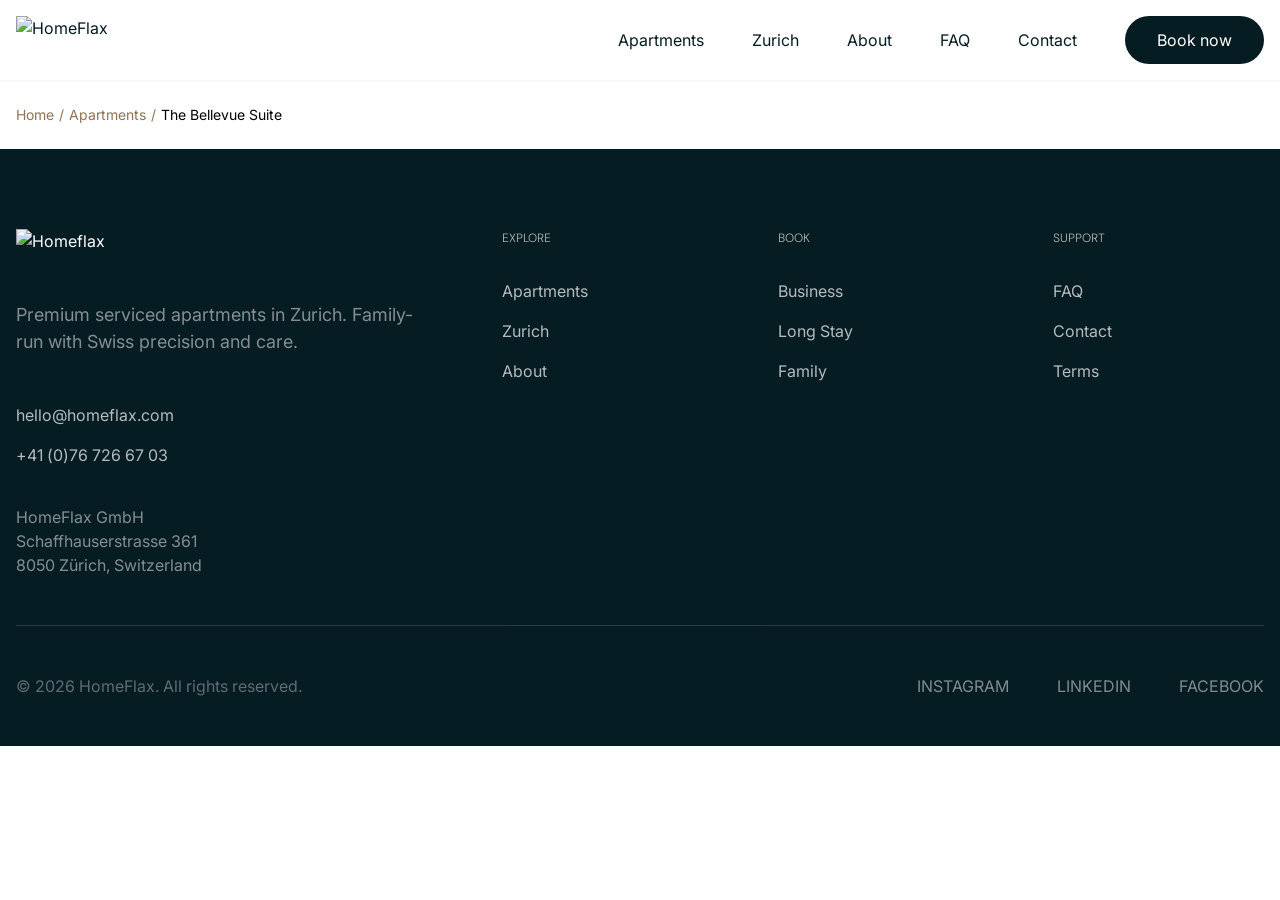
==== apartment/index.html @ 28972dd0 "Add files via upload" ====
<!DOCTYPE html><html lang="en"> <head><meta charset="UTF-8"><meta name="viewport" content="width=device-width"><link rel="icon" type="image/svg+xml" href="/favicon.svg"><link rel="icon" href="/favicon.ico"><meta name="generator" content="Astro v5.18.1"><title>HomeFlax - Wellcome to our website!!!</title><style>.container[data-astro-cid-d6puh33w]{max-width:1360px;margin:0 auto;padding:0 1rem}
div[data-astro-cid-ilhxcym7]{display:flex;align-items:center;gap:5px;padding:24px 0;a{text-decoration:none;color:var(--gold);display:inline-flex;gap:5px;font-size:14px;&:last-child{color:#000;&:hover{text-decoration:none;text-underline-offset:2px}}&:not(:last-child):after{content:"/";color:var(--gold)}&:hover{text-decoration:underline;text-underline-offset:2px}}}
</style>
<link rel="stylesheet" href="/_astro/apartment.BflWzYCQ.css"></head> <body> <div class="navigation-container" data-astro-cid-pux6a34n> <div class="container" data-astro-cid-d6puh33w>  <nav class="big-screen-nav" data-astro-cid-pux6a34n> <a href="/" class="logo" data-astro-cid-pux6a34n> <img src="/src/assets/logo.png" alt="HomeFlax" data-astro-cid-pux6a34n></a> <ul class="big-nav-links" role="list" data-astro-cid-pux6a34n> <li data-astro-cid-pux6a34n><a href="/apartments" data-astro-cid-pux6a34n>Apartments</a></li> <li data-astro-cid-pux6a34n><a href="/zurich" data-astro-cid-pux6a34n>Zurich</a></li> <li data-astro-cid-pux6a34n><a href="/about" data-astro-cid-pux6a34n>About</a></li> <li data-astro-cid-pux6a34n><a href="/services" data-astro-cid-pux6a34n>FAQ</a></li> <li data-astro-cid-pux6a34n><a href="/contact" data-astro-cid-pux6a34n>Contact</a></li> <a class="book-now" href="/book-now" data-astro-cid-pux6a34n>Book now</a> </ul> <nav class="small-screen-nav" data-astro-cid-pux6a34n> <input tabindex="-1" type="checkbox" name="mobile-nav" id="mobNav" data-astro-cid-pux6a34n> <label class="mob-nav-button" for="mobNav" data-astro-cid-pux6a34n><svg xmlns="http://www.w3.org/2000/svg" width="24" height="24" viewBox="0 0 24 24" fill="none" stroke="currentColor" stroke-width="2" stroke-linecap="round" stroke-linejoin="round" aria-hidden="true" data-astro-cid-pux6a34n="true" class="lucide lucide-menu menu"> <path d="M4 5h16"></path><path d="M4 12h16"></path><path d="M4 19h16"></path>  </svg><svg xmlns="http://www.w3.org/2000/svg" width="24" height="24" viewBox="0 0 24 24" fill="none" stroke="currentColor" stroke-width="2" stroke-linecap="round" stroke-linejoin="round" aria-hidden="true" data-astro-cid-pux6a34n="true" class="lucide lucide-x close"> <path d="M18 6 6 18"></path><path d="m6 6 12 12"></path>  </svg></label> <ul class="small-nav-links" role="list" data-astro-cid-pux6a34n> <li data-astro-cid-pux6a34n><a href="/" data-astro-cid-pux6a34n>Apartments</a></li> <li data-astro-cid-pux6a34n><a href="/zurich" data-astro-cid-pux6a34n>Zurich</a></li> <li data-astro-cid-pux6a34n><a href="/about" data-astro-cid-pux6a34n>About</a></li> <li data-astro-cid-pux6a34n><a href="/services" data-astro-cid-pux6a34n>FAQ</a></li> <li data-astro-cid-pux6a34n><a href="/contact" data-astro-cid-pux6a34n>Contact</a></li> <a class="book-now" href="/book-now" data-astro-cid-pux6a34n>Book now</a> </ul> </nav> </nav>  </div>  </div>   <div class="container" data-astro-cid-d6puh33w>  <div data-astro-cid-ilhxcym7> <a href="/" data-astro-cid-ilhxcym7>Home</a> <a href="/apartments" data-astro-cid-ilhxcym7>Apartments</a> <a href="" data-astro-cid-ilhxcym7>The Bellevue Suite</a> </div>  </div>    <footer data-astro-cid-sz7xmlte> <div class="container" data-astro-cid-d6puh33w>  <div class="footer-grid" data-astro-cid-sz7xmlte> <div data-astro-cid-sz7xmlte> <a class="logo" href="/" data-astro-cid-sz7xmlte> <img src="/src/assets/logo.svg" alt="Homeflax" data-astro-cid-sz7xmlte></a> <p class="description" data-astro-cid-sz7xmlte>
Premium serviced apartments in Zurich. Family-run with Swiss precision
          and care.
</p> <a href="mailto:hello@homeflax.com" data-astro-cid-sz7xmlte>hello@homeflax.com</a> <a href="tel:+41 (0)76 726 67 03" data-astro-cid-sz7xmlte>+41 (0)76 726 67 03</a> <p class="address" data-astro-cid-sz7xmlte>
HomeFlax GmbH <br data-astro-cid-sz7xmlte> Schaffhauserstrasse 361 <br data-astro-cid-sz7xmlte> 8050 Zürich, Switzerland
</p> </div> <div data-astro-cid-sz7xmlte> <h2 data-astro-cid-sz7xmlte>Explore</h2> <a href="" data-astro-cid-sz7xmlte>Apartments</a> <a href="" data-astro-cid-sz7xmlte>Zurich</a> <a href="" data-astro-cid-sz7xmlte>About</a> </div> <div data-astro-cid-sz7xmlte> <h2 data-astro-cid-sz7xmlte>Book</h2> <a href="" data-astro-cid-sz7xmlte>Business</a> <a href="" data-astro-cid-sz7xmlte>Long Stay</a> <a href="" data-astro-cid-sz7xmlte>Family</a> </div> <div data-astro-cid-sz7xmlte> <h2 data-astro-cid-sz7xmlte>Support</h2> <a href="" data-astro-cid-sz7xmlte>FAQ</a> <a href="" data-astro-cid-sz7xmlte>Contact</a> <a href="" data-astro-cid-sz7xmlte>Terms</a> </div> </div> <div class="additional-footer" data-astro-cid-sz7xmlte> <p data-astro-cid-sz7xmlte>© 2026 HomeFlax. All rights reserved.</p> <div class="sm-links" data-astro-cid-sz7xmlte> <a href="" data-astro-cid-sz7xmlte>Instagram</a> <a href="" data-astro-cid-sz7xmlte>Linkedin</a> <a href="" data-astro-cid-sz7xmlte>Facebook</a> </div> </div>  </div>  </footer>  </body></html>
---- _astro/apartment.BflWzYCQ.css ----
@import"https://fonts.googleapis.com/css2?family=DM+Sans:ital,opsz,wght@0,9..40,100..1000;1,9..40,100..1000&family=Inter:ital,opsz,wght@0,14..32,100..900;1,14..32,100..900&display=swap";footer[data-astro-cid-sz7xmlte]{background-color:#061c23;padding:80px 0 48px}.footer-grid[data-astro-cid-sz7xmlte]{display:grid;grid-template-columns:2fr repeat(3,1fr);gap:1rem 4rem;>div{display:flex;flex-direction:column;p{color:var(--blank);opacity:.5}a{color:var(--blank);opacity:.7}a{text-decoration:none;transition:opacity .2s ease-in-out;&:not(:last-of-type){margin-bottom:1rem}&:hover{opacity:1}}}h2{font-family:DM Sans,sans-serif;font-weight:300;text-transform:uppercase;font-size:12px;margin-bottom:2rem;color:#b5bab4}.description{padding-bottom:48px;font-size:18px}.address{margin-top:38px}.logo{opacity:1;margin-bottom:32px!important;img{height:40px}}}.additional-footer[data-astro-cid-sz7xmlte]{display:flex;align-items:center;border-top:1px solid rgba(255,255,255,.2);margin-top:48px;padding-top:48px;color:var(--blank);opacity:.7;p{color:var(--blank);opacity:.5;margin-right:auto}.sm-links{display:flex;gap:1rem 3rem}a{color:var(--blank);opacity:.7;text-transform:uppercase;text-decoration:none;display:inline-block;transition:opacity .2s ease-in-out;&:hover{opacity:1}}}@media(max-width:900px){.footer-grid[data-astro-cid-sz7xmlte]{grid-template-columns:repeat(3,1fr);div:nth-child(1){grid-column:span 3;margin-bottom:4rem}}.additional-footer[data-astro-cid-sz7xmlte]{flex-direction:column;align-items:center;justify-content:center;gap:2rem;p{margin-right:initial}}}@media(max-width:600px){.footer-grid[data-astro-cid-sz7xmlte]{grid-template-columns:1fr;row-gap:3rem;div:nth-child(1){grid-column:span 1;margin-bottom:1rem}}.additional-footer[data-astro-cid-sz7xmlte]{align-items:flex-start;.sm-links{flex-direction:column}}}.navigation-container[data-astro-cid-pux6a34n]{position:sticky;top:0;z-index:999;background-color:var(--blank);box-shadow:0 1px 2px #0000000d;.logo img{height:48px}}.big-screen-nav[data-astro-cid-pux6a34n]{display:flex;gap:3rem;justify-content:space-between;align-items:center;min-height:80px;.big-nav-links{display:none;gap:3rem;align-items:center}}a[data-astro-cid-pux6a34n]{text-decoration:none;color:var(--text-100);&[data-astro-cid-pux6a34n]:hover{text-decoration:underline;text-underline-offset:2px}}.book-now[data-astro-cid-pux6a34n]{background-color:var(--text-100);color:var(--blank);padding:12px 32px;cursor:pointer;border-radius:50px;width:fit-content;white-space:nowrap;&[data-astro-cid-pux6a34n]:hover{text-decoration:none;background-color:var(--text-100-lighter)}}.mob-nav-button[data-astro-cid-pux6a34n]{position:relative;z-index:2;cursor:pointer;user-select:none;.close{display:none}}input[data-astro-cid-pux6a34n][type=checkbox]{display:none;&[data-astro-cid-pux6a34n]:checked~.small-nav-links[data-astro-cid-pux6a34n]{right:0}&[data-astro-cid-pux6a34n]:checked~.mob-nav-button[data-astro-cid-pux6a34n] .menu[data-astro-cid-pux6a34n]{display:none}&[data-astro-cid-pux6a34n]:checked~.mob-nav-button[data-astro-cid-pux6a34n] .close[data-astro-cid-pux6a34n]{display:block}}.small-screen-nav[data-astro-cid-pux6a34n]{.small-nav-links{flex-direction:column;position:fixed;gap:2rem;background-color:var(--blank);top:0;right:-100%;max-width:400px;width:100%;height:100vh;padding:6rem 2rem;transition:right .3s ease-in-out;will-change:right;z-index:1;align-items:center;display:flex}}@media(min-width:900px){.small-screen-nav[data-astro-cid-pux6a34n]{display:none}.big-screen-nav[data-astro-cid-pux6a34n]>.big-nav-links[data-astro-cid-pux6a34n]{display:flex}}*,*:before,*:after{box-sizing:border-box}body,h1,h2,h3,h4,p,figure,blockquote,dl,dd{margin:0}ul[role=list],ol[role=list]{list-style:none;padding:0;margin:0}html:focus-within{scroll-behavior:smooth}body{min-height:100vh;text-rendering:optimizeSpeed;line-height:1.3;font-family:Roboto Condensed,sans-serif}a:not([class]){text-decoration-skip-ink:auto}img,picture{max-width:100%;display:block}input,button,textarea,select{font:inherit}@media(prefers-reduced-motion:reduce){html:focus-within{scroll-behavior:auto}*,*:before,*:after{animation-duration:.01ms!important;animation-iteration-count:1!important;transition-duration:.01ms!important;scroll-behavior:auto!important}}:root{--text-100: #061c23;--text-100-lighter: #0a2d38;--blank: #ffffff;--brand: #203b44;--brand-opacity: #203b44da;--gold: #8e7356}body{font-family:Inter,sans-serif;line-height:1.5;font-style:normal}.title-xl{font-size:clamp(3rem,1.0938rem + 3.125vw,3.75rem);font-family:DM Sans,sans-serif;font-optical-sizing:auto;line-height:1.2;font-weight:300}.title-xxl{font-size:clamp(4rem,1.7733rem + 2.3256vw,5.75rem);font-weight:600;font-family:DM Sans,sans-serif;font-optical-sizing:auto;line-height:1;font-weight:300}.white{color:var(--blank)}.gold{color:var(--gold)}.plain-txt-xl{font-size:20px}.plain-txt-sm{font-size:14px}.plain-txt-xsm{font-size:12px}.main-button{background-color:#061c23f0;color:var(--blank);padding:14px 32px;display:inline-flex;align-items:center;text-transform:uppercase;font-size:14px;text-decoration:none;border-radius:50px;gap:10px;transition:background-color .2s ease-in-out;border:2px solid #061c23;&:after{content:"";background-image:url('data:image/svg+xml,<svg xmlns="http://www.w3.org/2000/svg" viewBox="0 0 24 24" fill="none" stroke="%23ffffff" stroke-width="2" stroke-linecap="round" stroke-linejoin="round"><path d="M5 12h14"/><path d="m12 5 7 7-7 7"/></svg>');background-position:center;background-size:contain;display:inline-block;height:18px;width:18px}&:hover{background-color:#061c23}&.no-icon{&:after{display:none}}&.inverse{background-color:transparent;color:#061c23;font-weight:600;border:2px solid #061c23}}
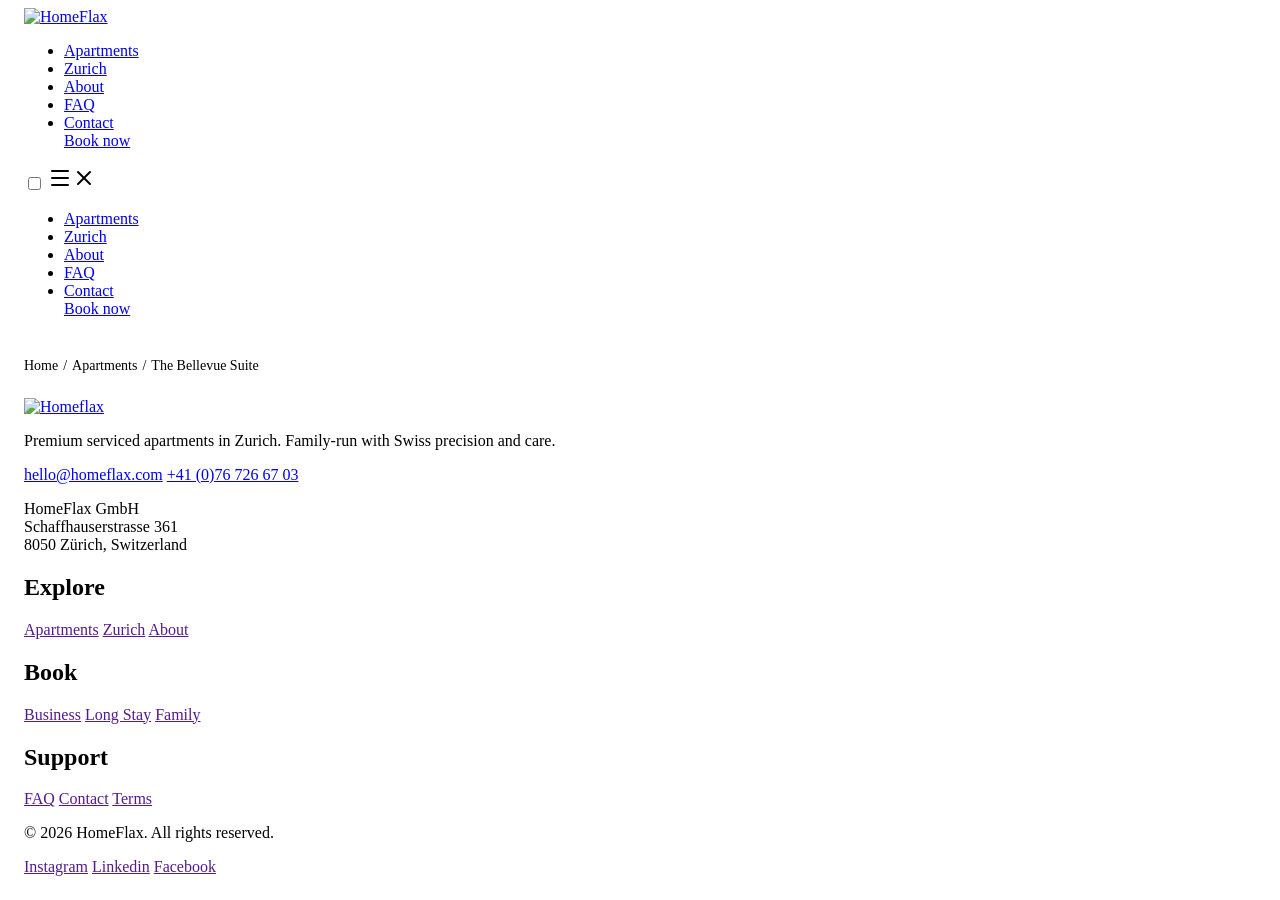
==== commit 20ca8c7f: "Add files via upload" ====
--- a/apartment/index.html
+++ b/apartment/index.html
@@ -1,7 +1,7 @@
 <!DOCTYPE html><html lang="en"> <head><meta charset="UTF-8"><meta name="viewport" content="width=device-width"><link rel="icon" type="image/svg+xml" href="/favicon.svg"><link rel="icon" href="/favicon.ico"><meta name="generator" content="Astro v5.18.1"><title>HomeFlax - Wellcome to our website!!!</title><style>.container[data-astro-cid-d6puh33w]{max-width:1360px;margin:0 auto;padding:0 1rem}
 div[data-astro-cid-ilhxcym7]{display:flex;align-items:center;gap:5px;padding:24px 0;a{text-decoration:none;color:var(--gold);display:inline-flex;gap:5px;font-size:14px;&:last-child{color:#000;&:hover{text-decoration:none;text-underline-offset:2px}}&:not(:last-child):after{content:"/";color:var(--gold)}&:hover{text-decoration:underline;text-underline-offset:2px}}}
 </style>
-<link rel="stylesheet" href="/_astro/apartment.BflWzYCQ.css"></head> <body> <div class="navigation-container" data-astro-cid-pux6a34n> <div class="container" data-astro-cid-d6puh33w>  <nav class="big-screen-nav" data-astro-cid-pux6a34n> <a href="/" class="logo" data-astro-cid-pux6a34n> <img src="/src/assets/logo.png" alt="HomeFlax" data-astro-cid-pux6a34n></a> <ul class="big-nav-links" role="list" data-astro-cid-pux6a34n> <li data-astro-cid-pux6a34n><a href="/apartments" data-astro-cid-pux6a34n>Apartments</a></li> <li data-astro-cid-pux6a34n><a href="/zurich" data-astro-cid-pux6a34n>Zurich</a></li> <li data-astro-cid-pux6a34n><a href="/about" data-astro-cid-pux6a34n>About</a></li> <li data-astro-cid-pux6a34n><a href="/services" data-astro-cid-pux6a34n>FAQ</a></li> <li data-astro-cid-pux6a34n><a href="/contact" data-astro-cid-pux6a34n>Contact</a></li> <a class="book-now" href="/book-now" data-astro-cid-pux6a34n>Book now</a> </ul> <nav class="small-screen-nav" data-astro-cid-pux6a34n> <input tabindex="-1" type="checkbox" name="mobile-nav" id="mobNav" data-astro-cid-pux6a34n> <label class="mob-nav-button" for="mobNav" data-astro-cid-pux6a34n><svg xmlns="http://www.w3.org/2000/svg" width="24" height="24" viewBox="0 0 24 24" fill="none" stroke="currentColor" stroke-width="2" stroke-linecap="round" stroke-linejoin="round" aria-hidden="true" data-astro-cid-pux6a34n="true" class="lucide lucide-menu menu"> <path d="M4 5h16"></path><path d="M4 12h16"></path><path d="M4 19h16"></path>  </svg><svg xmlns="http://www.w3.org/2000/svg" width="24" height="24" viewBox="0 0 24 24" fill="none" stroke="currentColor" stroke-width="2" stroke-linecap="round" stroke-linejoin="round" aria-hidden="true" data-astro-cid-pux6a34n="true" class="lucide lucide-x close"> <path d="M18 6 6 18"></path><path d="m6 6 12 12"></path>  </svg></label> <ul class="small-nav-links" role="list" data-astro-cid-pux6a34n> <li data-astro-cid-pux6a34n><a href="/" data-astro-cid-pux6a34n>Apartments</a></li> <li data-astro-cid-pux6a34n><a href="/zurich" data-astro-cid-pux6a34n>Zurich</a></li> <li data-astro-cid-pux6a34n><a href="/about" data-astro-cid-pux6a34n>About</a></li> <li data-astro-cid-pux6a34n><a href="/services" data-astro-cid-pux6a34n>FAQ</a></li> <li data-astro-cid-pux6a34n><a href="/contact" data-astro-cid-pux6a34n>Contact</a></li> <a class="book-now" href="/book-now" data-astro-cid-pux6a34n>Book now</a> </ul> </nav> </nav>  </div>  </div>   <div class="container" data-astro-cid-d6puh33w>  <div data-astro-cid-ilhxcym7> <a href="/" data-astro-cid-ilhxcym7>Home</a> <a href="/apartments" data-astro-cid-ilhxcym7>Apartments</a> <a href="" data-astro-cid-ilhxcym7>The Bellevue Suite</a> </div>  </div>    <footer data-astro-cid-sz7xmlte> <div class="container" data-astro-cid-d6puh33w>  <div class="footer-grid" data-astro-cid-sz7xmlte> <div data-astro-cid-sz7xmlte> <a class="logo" href="/" data-astro-cid-sz7xmlte> <img src="/src/assets/logo.svg" alt="Homeflax" data-astro-cid-sz7xmlte></a> <p class="description" data-astro-cid-sz7xmlte>
+<link rel="stylesheet" href="/moj-projekat/_astro/apartment.BflWzYCQ.css"></head> <body> <div class="navigation-container" data-astro-cid-pux6a34n> <div class="container" data-astro-cid-d6puh33w>  <nav class="big-screen-nav" data-astro-cid-pux6a34n> <a href="/" class="logo" data-astro-cid-pux6a34n> <img src="/src/assets/logo.png" alt="HomeFlax" data-astro-cid-pux6a34n></a> <ul class="big-nav-links" role="list" data-astro-cid-pux6a34n> <li data-astro-cid-pux6a34n><a href="/apartments" data-astro-cid-pux6a34n>Apartments</a></li> <li data-astro-cid-pux6a34n><a href="/zurich" data-astro-cid-pux6a34n>Zurich</a></li> <li data-astro-cid-pux6a34n><a href="/about" data-astro-cid-pux6a34n>About</a></li> <li data-astro-cid-pux6a34n><a href="/services" data-astro-cid-pux6a34n>FAQ</a></li> <li data-astro-cid-pux6a34n><a href="/contact" data-astro-cid-pux6a34n>Contact</a></li> <a class="book-now" href="/book-now" data-astro-cid-pux6a34n>Book now</a> </ul> <nav class="small-screen-nav" data-astro-cid-pux6a34n> <input tabindex="-1" type="checkbox" name="mobile-nav" id="mobNav" data-astro-cid-pux6a34n> <label class="mob-nav-button" for="mobNav" data-astro-cid-pux6a34n><svg xmlns="http://www.w3.org/2000/svg" width="24" height="24" viewBox="0 0 24 24" fill="none" stroke="currentColor" stroke-width="2" stroke-linecap="round" stroke-linejoin="round" aria-hidden="true" data-astro-cid-pux6a34n="true" class="lucide lucide-menu menu"> <path d="M4 5h16"></path><path d="M4 12h16"></path><path d="M4 19h16"></path>  </svg><svg xmlns="http://www.w3.org/2000/svg" width="24" height="24" viewBox="0 0 24 24" fill="none" stroke="currentColor" stroke-width="2" stroke-linecap="round" stroke-linejoin="round" aria-hidden="true" data-astro-cid-pux6a34n="true" class="lucide lucide-x close"> <path d="M18 6 6 18"></path><path d="m6 6 12 12"></path>  </svg></label> <ul class="small-nav-links" role="list" data-astro-cid-pux6a34n> <li data-astro-cid-pux6a34n><a href="/" data-astro-cid-pux6a34n>Apartments</a></li> <li data-astro-cid-pux6a34n><a href="/zurich" data-astro-cid-pux6a34n>Zurich</a></li> <li data-astro-cid-pux6a34n><a href="/about" data-astro-cid-pux6a34n>About</a></li> <li data-astro-cid-pux6a34n><a href="/services" data-astro-cid-pux6a34n>FAQ</a></li> <li data-astro-cid-pux6a34n><a href="/contact" data-astro-cid-pux6a34n>Contact</a></li> <a class="book-now" href="/book-now" data-astro-cid-pux6a34n>Book now</a> </ul> </nav> </nav>  </div>  </div>   <div class="container" data-astro-cid-d6puh33w>  <div data-astro-cid-ilhxcym7> <a href="/" data-astro-cid-ilhxcym7>Home</a> <a href="/apartments" data-astro-cid-ilhxcym7>Apartments</a> <a href="" data-astro-cid-ilhxcym7>The Bellevue Suite</a> </div>  </div>    <footer data-astro-cid-sz7xmlte> <div class="container" data-astro-cid-d6puh33w>  <div class="footer-grid" data-astro-cid-sz7xmlte> <div data-astro-cid-sz7xmlte> <a class="logo" href="/" data-astro-cid-sz7xmlte> <img src="/src/assets/logo.svg" alt="Homeflax" data-astro-cid-sz7xmlte></a> <p class="description" data-astro-cid-sz7xmlte>
 Premium serviced apartments in Zurich. Family-run with Swiss precision
           and care.
 </p> <a href="mailto:hello@homeflax.com" data-astro-cid-sz7xmlte>hello@homeflax.com</a> <a href="tel:+41 (0)76 726 67 03" data-astro-cid-sz7xmlte>+41 (0)76 726 67 03</a> <p class="address" data-astro-cid-sz7xmlte>
